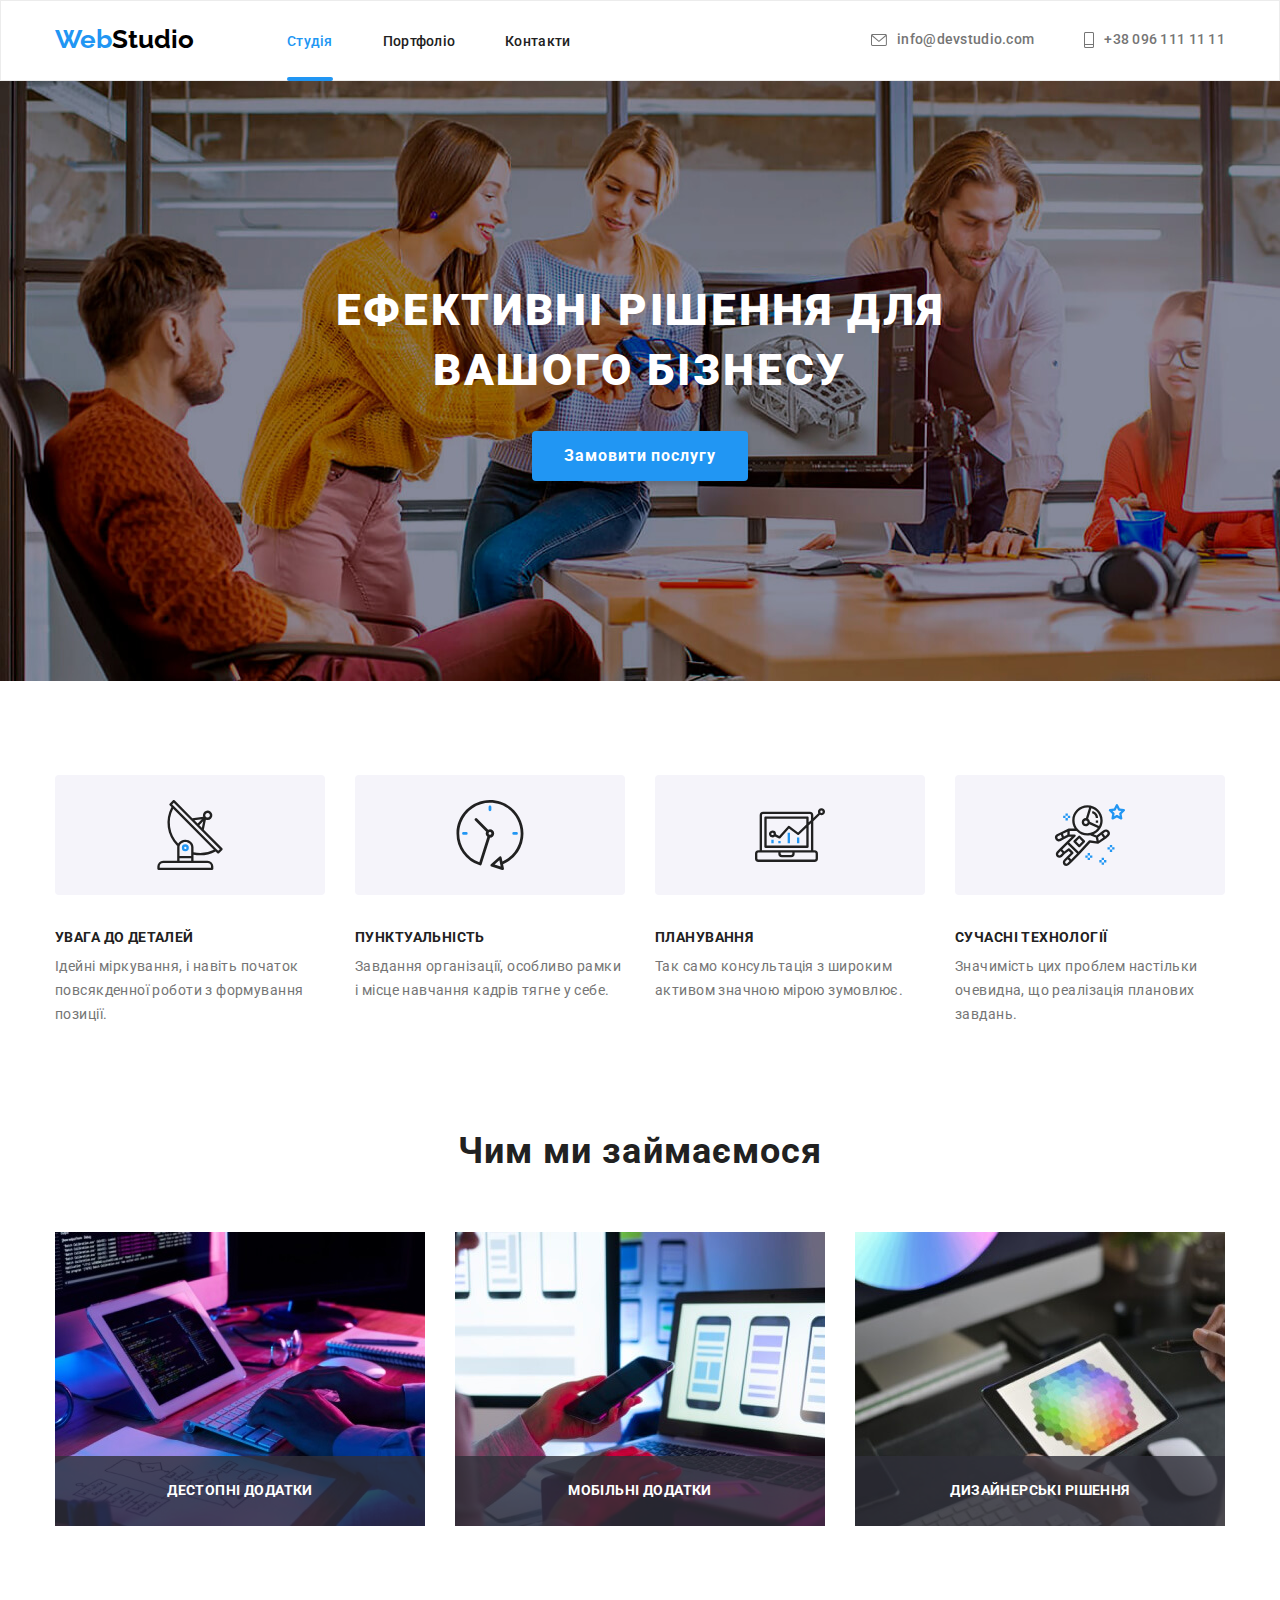
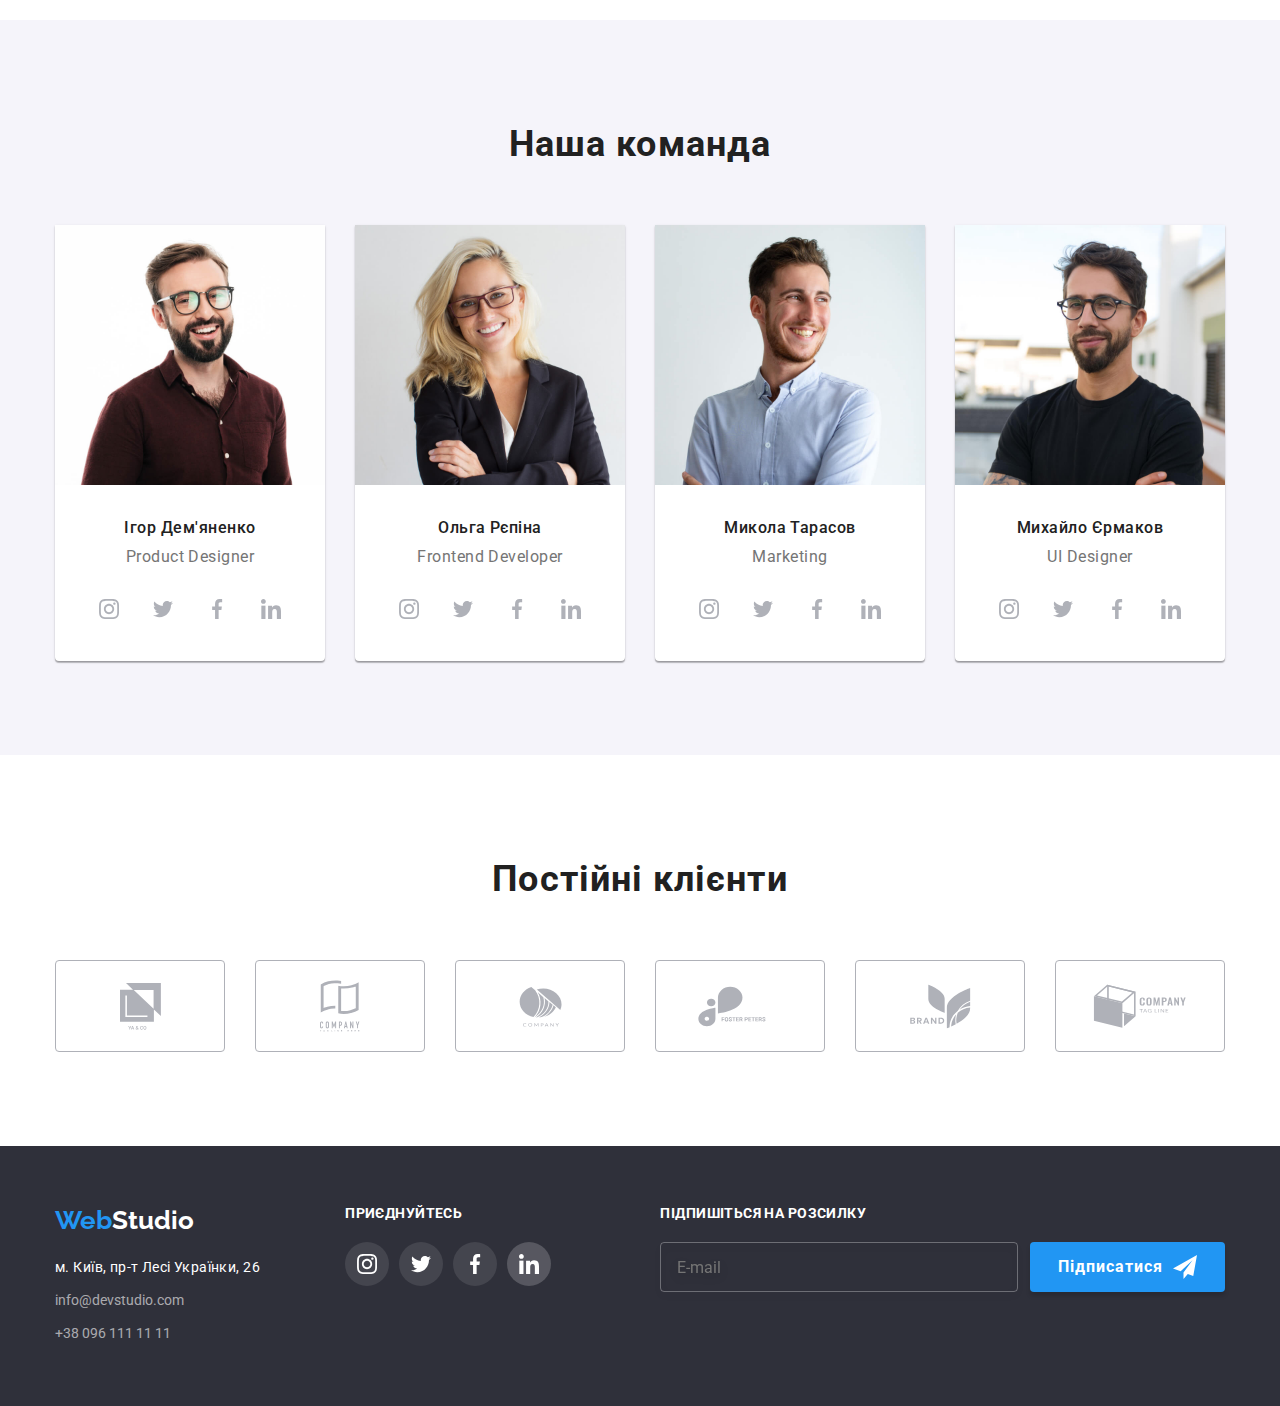
==== index.html @ 8833a09e "copy" ====
<!DOCTYPE html>
<html lang="uk">

<head>
  <meta charset="UTF-8">
  <meta name="viewport" content="width=device-width, initial-scale=1.0">
  <link href="https://fonts.googleapis.com/css2?family=Raleway:wght@700&family=Roboto:wght@400;500;700;900&display=swap"
    rel="stylesheet">
  <link rel="stylesheet" href="./css/modern-normalize.css">
  <link rel="stylesheet" href="./css/styles.css">
  <title>Студія</title>
</head>

<body>
  <!--Header-->
  <header>
    <div class="container header-wrapper">
      <nav class="nav">
        <a class="logo-col" href="./index.html"><span class="logo">Web</span>Studio</a>
        <ul class="nav-list">
          <li><a class="link link-current" href="./index.html">Студія</a></li>
          <li><a class="link link-portfolio" href="./portfolio.html">Портфоліо</a></li>
          <li><a class="link link-cont" href="#">Контакти</a></li>
        </ul>
      </nav>
      <ul class="contacts-list">
        <li>
          <a class="contacts mail" href="mailto:info@devstudio.com"><svg class="social-mail" width="16" height="12">
              <use href="./images/icons.svg/cont.svg#icon-mail"></use>
            </svg>info@devstudio.com</a>
        </li>
        <li>
          <a class="contacts contacts-tel" href="tel:+380961111111"><svg class="social-tel" width="10" height="16">
              <use href="./images/icons.svg/cont.svg#icon-phone"></use>
            </svg>+38 096 111 11 11</a>
        </li>
      </ul>
    </div>

  </header>

  <!--Main content-->

  <main>
    <section class="section first-block">
      <div class="container hero">
        <h1 class="blocktext">ЕФЕКТИВНІ РІШЕННЯ ДЛЯ ВАШОГО БІЗНЕСУ</h1>
        <button class="order-btn" data-modal-open>Замовити послугу</button>
        <div class="backdrop is-hidden" data-modal>
          <div class="modal">
            <button data-modal-close class="modal-close" type="button"><svg width="16" height="12">
                <use href="./images/vector.svg#icon-vector"></use>
              </svg></button>
            <form action="#">
              <h2 class="form-title">Залиште свої дані, ми вам передзвонимо</h2>

              <div class="user-card">
                <label for="username" class="user-info">Ім'я</label>
                <div class="user-card-info">
                  <input class="input-box" type="text" id="username">
                  <svg width="18" height="18">
                    <use href="./images/modal-icons.svg#icon-person"></use>
                  </svg>
                </div>
                <label for="phone-nomber"  class="user-info">Телефон</label>
                <div class="user-card-info">
                  <input class="input-box" type="tel" id="phone-nomber">
                  <svg width="18" height="18">
                    <use href="./images/modal-icons.svg#icon-phone"></use>
                  </svg>
                </div>
                <label for="user-email" class="user-info">Пошта</label>
                <div class="user-card-info">
                  <input class="input-box" type="email" id="user-email">
                  <svg width="18" height="18">
                    <use href="./images/modal-icons.svg#icon-email"></use>
                  </svg>
                </div>

                <label for="user-text" class="user-info">Коментар</label>
                <textarea class="coment" name="user-text" id="user-text" cols="30" rows="10"
                  placeholder="Введіть текст"></textarea>
              </div>
              <div class="checkbox-list">
                <input  class="hidden" type="checkbox" name="mail-sent" id="mail-sent">
                <label for="mail-sent" class="checkbox-text">Погоджуюся з розсилкою та приймаю </label>
                <a class="contract" href="#" target="_blank" rel="noopener noreferrer">Умови договору</a>
              </div>
              <div class="brd-content">
                <button class="modal-btn" type="submit">Відправити</button>
              </div>
            </form>
          </div>
        </div>
      </div>
    </section>

    <section class="section section-content">
      <div class="container">
        <h2 class="hidden">Наші переваги</h2>
        <ul class="features-box">
          <li class="feature">
            <img class="images-benefits" src="./images/icons.svg/group1.svg" alt="радар" width="270" height="120">
            <h3 class="benefits">УВАГА ДО ДЕТАЛЕЙ</h3>
            <p class="text">
              Ідейні міркування, і навіть початок повсякденної роботи з формування позиції.
            </p>
          </li>
          <li class="feature">
            <img class="images-benefits" src="./images/icons.svg/group2.svg" alt="годинник" width="270" height="120">
            <h3 class="benefits">ПУНКТУАЛЬНІСТЬ</h3>
            <p class="text">
              Завдання організації, особливо рамки і місце навчання кадрів тягне у себе.
            </p>
          </li>
          <li class="feature">
            <img class="images-benefits" src="./images/icons.svg/group3.svg" alt="графік" width="270" height="120">
            <h3 class="benefits">ПЛАНУВАННЯ</h3>
            <p class="text">
              Так само консультація з широким активом значною мірою зумовлює.
            </p>
          </li>
          <li class="feature">
            <img class="images-benefits" src="./images/icons.svg/group4.svg" alt="космос" width="270" height="120">

            <h3 class="benefits">СУЧАСНІ ТЕХНОЛОГІЇ</h3>
            <p class="text">
              Значимість цих проблем настільки очевидна, що реалізація планових завдань.
            </p>
          </li>
        </ul>
      </div>
    </section>
    <section class="section">
      <div class="container">
        <h2 class="large-header">Чим ми займаємося</h2>
        <ul class="work-photo">
          <li class="specialty">
            <img class="specialty-img" src="./images/index/img.jpg" alt="Програмування" width="370">
            <p class="specialty-text">ДЕСТОПНІ ДОДАТКИ</p>
          </li>
          <li class="specialty">
            <img class="specialty-img" src="./images/index/img2.jpg" alt="Розробка додатків" width="370">
            <p class="specialty-text">МОБІЛЬНІ ДОДАТКИ</p>
          </li>
          <li class="specialty">
            <img class="specialty-img" src="./images/index/img3.jpg" alt="Веб-дизайн" width="370">
            <p class="specialty-text">ДИЗАЙНЕРСЬКІ РІШЕННЯ</p>
          </li>
        </ul>
      </div>
    </section>

    <section class="section team">
      <div class="container container-team">
        <h2 class="large-header">Наша команда</h2>
        <ul class="cards-set">
          <li class="card">
            <img src="./images/index/photo1.jpg" alt="Працівник Игорь" width="270">
            <div class="card-heros">
              <h3 class="name">Ігор Дем'яненко</h3>
              <p class="position">Product Designer</p>
              <ul class="card-icons-social">
                <li class="icons-social">
                  <a class="social-link" href="#" target="_blank" aria-label="instagram">
                    <svg class="social-icon" width="20" height="20">
                      <use href="./images/icons.svg/sprite.svg#icon-instagram"></use>
                    </svg>
                  </a>
                </li>
                <li class="icons-social">
                  <a class="social-link" href="#" target="_blank" aria-label="twitter">
                    <svg class="social-icon" width="20" height="20">
                      <use href="./images/icons.svg/sprite.svg#icon-twitter"></use>
                    </svg>
                  </a>
                </li>
                <li class="icons-social">
                  <a class="social-link" href="#" target="_blank" aria-label="facebook">
                    <svg class="social-icon" width="20" height="20">
                      <use href="./images/icons.svg/sprite.svg#icon-facebook"></use>
                    </svg>
                  </a>
                </li>
                <li class="icons-social">
                  <a class="social-link" href="#" target="_blank" aria-label="linkedin">
                    <svg class="social-icon" width="20" height="20">
                      <use href="./images/icons.svg/sprite.svg#icon-linkedin"></use>
                    </svg>
                  </a>
                </li>
              </ul>
            </div>
          </li>
          <li class="card">
            <img src="./images/index/photo2.jpg" alt="Працівник Ольга" width="270">
            <div class="card-heros">
              <h3 class="name">Ольга Рєпіна</h3>
              <p class="position">Frontend Developer</p>
              <ul class="card-icons-social">
                <li class="icons-social">
                  <a class="social-link" href="#" target="_blank" aria-label="instagram">
                    <svg class="social-icon" width="20" height="20">
                      <use href="./images/icons.svg/sprite.svg#icon-instagram"></use>
                    </svg>
                  </a>
                </li>
                <li class="icons-social">
                  <a class="social-link" href="#" target="_blank" aria-label="twitter">
                    <svg class="social-icon" width="20" height="20">
                      <use href="./images/icons.svg/sprite.svg#icon-twitter"></use>
                    </svg>
                  </a>
                </li>
                <li class="icons-social">
                  <a class="social-link" href="#" target="_blank" aria-label="facebook">
                    <svg class="social-icon" width="20" height="20">
                      <use href="./images/icons.svg/sprite.svg#icon-facebook"></use>
                    </svg>
                  </a>
                </li>
                <li class="icons-social">
                  <a class="social-link" href="#" target="_blank" aria-label="linkedin">
                    <svg class="social-icon" width="20" height="20">
                      <use href="./images/icons.svg/sprite.svg#icon-linkedin"></use>
                    </svg>
                  </a>
                </li>
              </ul>
            </div>
          </li>
          <li class="card">
            <img src="./images/index/photo3.jpg" alt="Працівник Николай" width="270">
            <div class="card-heros">
              <h3 class="name">Микола Тарасов</h3>
              <p class="position">Marketing</p>
              <ul class="card-icons-social">
                <li class="icons-social">
                  <a class="social-link" href="#" target="_blank" aria-label="instagram">
                    <svg class="social-icon" width="20" height="20">
                      <use href="./images/icons.svg/sprite.svg#icon-instagram"></use>
                    </svg>
                  </a>
                </li>
                <li class="icons-social">
                  <a class="social-link" href="#" target="_blank" aria-label="twitter">
                    <svg class="social-icon" width="20" height="20">
                      <use href="./images/icons.svg/sprite.svg#icon-twitter"></use>
                    </svg>
                  </a>
                </li>
                <li class="icons-social">
                  <a class="social-link" href="#" target="_blank" aria-label="facebook">
                    <svg class="social-icon" width="20" height="20">
                      <use href="./images/icons.svg/sprite.svg#icon-facebook"></use>
                    </svg>
                  </a>
                </li>
                <li class="icons-social">
                  <a class="social-link" href="#" target="_blank" aria-label="linkedin">
                    <svg class="social-icon" width="20" height="20">
                      <use href="./images/icons.svg/sprite.svg#icon-linkedin"></use>
                    </svg>
                  </a>
                </li>
              </ul>
            </div>
          </li>
          <li class="card">
            <img src="./images/index/photo4.jpg" alt="Працівник Михаил" width="270">
            <div class="card-heros">
              <h3 class="name">Михайло Єрмаков</h3>
              <p class="position">UI Designer</p>
              <ul class="card-icons-social">
                <li class="icons-social">
                  <a class="social-link" href="#" target="_blank" aria-label="instagram">
                    <svg class="social-icon" width="20" height="20">
                      <use href="./images/icons.svg/sprite.svg#icon-instagram"></use>
                    </svg>
                  </a>
                </li>
                <li class="icons-social">
                  <a class="social-link" href="#" target="_blank" aria-label="twitter">
                    <svg class="social-icon" width="20" height="20">
                      <use href="./images/icons.svg/sprite.svg#icon-twitter"></use>
                    </svg>
                  </a>
                </li>
                <li class="icons-social">
                  <a class="social-link" href="#" target="_blank" aria-label="facebook">
                    <svg class="social-icon" width="20" height="20">
                      <use href="./images/icons.svg/sprite.svg#icon-facebook"></use>
                    </svg>
                  </a>
                </li>
                <li class="icons-social">
                  <a class="social-link" href="#" target="_blank" aria-label="linkedin">
                    <svg class="social-icon" width="20" height="20">
                      <use href="./images/icons.svg/sprite.svg#icon-linkedin"></use>
                    </svg>
                  </a>
                </li>
              </ul>
            </div>

          </li>
        </ul>
      </div>
    </section>
    <section class="section">
      <div class="container">
        <h2 class="large-header">
          Постійні клієнти
        </h2>
        <ul class="regular-customers">
          <li>
            <a href="#" class="client-link" target="_blank" rel="noopener norefferer">
              <svg class="icon-group" width="41" height="47">
                <use xlink:href="./images/icons.svg/company/company-defs.svg#icon-group1"></use>
              </svg>
            </a>
          </li>
          <li>
            <a href="#" class="client-link" target="_blank" rel="noopener norefferer">
              <svg class="icon-group" width="40" height="52">
                <use xlink:href="./images/icons.svg/company/company-defs.svg#icon-group2"></use>
              </svg>
            </a>
          </li>
          <li>
            <a href="#" class="client-link" target="_blank" rel="noopener norefferer">
              <svg class="icon-group" width="43" height="41">
                <use xlink:href="./images/icons.svg/company/company-defs.svg#icon-group3"></use>
              </svg>
            </a>
          </li>
          <li>
            <a href="#" class="client-link" target="_blank" rel="noopener norefferer">
              <svg class="icon-group" width="84" height="41">
                <use xlink:href="./images/icons.svg/company/company-defs.svg#icon-group4"></use>
              </svg>
            </a>
          </li>
          <li>
            <a href="#" class="client-link" target="_blank" rel="noopener norefferer">
              <svg class="icon-group" width="63" height="45">
                <use xlink:href="./images/icons.svg/company/company-defs.svg#icon-group5"></use>
              </svg>
            </a>
          </li>
          <li>
            <a href="#" class="client-link" target="_blank" rel="noopener norefferer">
              <svg class="icon-group" width="94" height="44">
                <use xlink:href="./images/icons.svg/company/company-defs.svg#icon-group6"></use>
              </svg>
            </a>
          </li>
        </ul>
      </div>
    </section>


  </main>
  <footer class="footer">
    <div class="container footer-social">
      <div>
        <a class="footer-logo" href="./index.html"><span class="logo">Web</span>Studio</a>
        <address>
          <a class="footer-item" href="https://goo.gl/maps/DmpzDfKuA3Ak4CY98" target="_blank"
            rel="noopener noreferrer">м.
            Київ, пр-т Лесі
            Українки, 26</a>
          <a class="footer-contacts" href="mailto:info@devstudio.com">info@devstudio.com</a>
          <a class="footer-contacts" href="tel:+380961111111">+38 096 111 11 11</a>
        </address>
      </div>
      <div class="footer-second-block">
        <h3 class="footer-title">приєднуйтесь</h3>
        <ul class="footer-icons-social">
          <li class="icons-social">
            <a class="footer-social-link" href="#" target="_blank" aria-label="instagram">
              <svg class="social-icon" width="20" height="20">
                <use href="./images/icons.svg/sprite.svg#icon-instagram"></use>
              </svg>
            </a>
          </li>
          <li class="icons-social">
            <a class="footer-social-link" href="#" target="_blank" aria-label="twitter">
              <svg class="social-icon" width="20" height="20">
                <use href="./images/icons.svg/sprite.svg#icon-twitter"></use>
              </svg>
            </a>
          </li>
          <li class="icons-social">
            <a class="footer-social-link" href="#" target="_blank" aria-label="facebook">
              <svg class="social-icon" width="20" height="20">
                <use href="./images/icons.svg/sprite.svg#icon-facebook"></use>
              </svg>
            </a>
          </li>
          <li class="footer-social-link">
            <a class="footer-social-link" href="#" target="_blank" aria-label="linkedin">
              <svg class="social-icon" width="20" height="20">
                <use href="./images/icons.svg/sprite.svg#icon-linkedin"></use>
              </svg>
            </a>
          </li>
        </ul>
      </div>

      <div class="footer-third-block">
        <h3 class="footer-title">
          ПІДПИШІТЬСЯ НА РОЗСИЛКУ
        </h3>
        <div class="footer-input-box">
          <input class="footer-input" type="email" placeholder="E-mail" required>
          <button class="footer-btn" type="submit">Підписатися</button>
          <svg class="footer-icon" width="24" height="24">
            <use href="./images/modal-icons.svg#icon-telegram"></use>
          </svg>
        </div>
      </div>
    </div>
  </footer>
  <script src="./js/modal.js"></script>
</body>

</html>
---- css/styles.css ----
:root {
  /*Основний колір*/
  --c-dark: #212121;
  --c-blue: #2196f3;
  --c-black: #000000;
  --c-gray: #757575;
  --c-white: #ffffff;
  /*Фон*/
  --bg-white: #ffffff;
  --bg-c-dark-grey: #2f303a;
  --bg-c-blue-white: #188ce8;
  --bg-c-light-gray: #f5f4fa;
  --bg-c-white: #ffffff;
  --bg-c-blue: #2196f3;
  /*Колір рамок*/
  --brd-c-gray: #eeeeee;
  --brd-c-light-gray: #ececec;
}

*,
::before,
::after {
  margin: 0;
  padding: 0;
  box-sizing: border-box;
}
/* img{
  display:block;
  max-width: 100%;
  height: auto;
} */

body {
  font-family: "Roboto", sans-serif;
  font-style: normal;
  margin: auto;
  background: var(--bg-white);
  color: var(--c-dark);
  box-sizing: border-box;
}

header {
  position: sticky;
  background: var(--bg-white);
  border: 1px solid var(--brd-c-light-gray);
}
.section {
  padding: 94px 0;
}
.section-content {
  padding: 94px 0 0 0;
}
.container {
  max-width: 1200px;
  margin: 0 auto;
  padding: 0 15px;
}

.header-wrapper {
  display: flex;
  justify-content: space-between;
}

.nav {
  display: flex;
  align-items: center;
}

.nav-list {
  display: flex;
  list-style: none;
  margin: 0;
  padding: 0;
  gap: 50px;
  padding-inline: 93px 0;
  align-items: center;
}

.nav-list li:nth-of-type(4) {
  margin-left: 344px;
}

.nav-list li:nth-of-type(5) {
  margin-left: 50px;
}

.link {
  position: relative;
  display: block;
  font-weight: 500;
  font-size: 14px;
  bottom: -1px;
  line-height: 1.1428;
  letter-spacing: 0.02em;
  text-decoration: none;
  color: var(--c-dark);
  transition: color 250ms cubic-bezier(0.4, 0, 0.2, 1);
}
.link-current,
.link:hover,
.link:focus {
  display: block;
  color: var(--c-blue);
}

.link-current::after,
.link:hover::after,
.link:focus::after {
  position: absolute;
  display: block;
  content: "";
  width: 100%;
  height: 4px;
  margin-top: 28px;
  background: #2196f3;
  border-radius: 2px;
}

li {
  list-style-type: none;
}

.logo {
  font-family: "Raleway", sans-serif;
  color: var(--c-blue);
  font-weight: 700;
}

.logo-col {
  font-size: 26px;
  font-family: "Raleway", sans-serif;
  color: var(--c-black);
  font-weight: 700;
  text-decoration: none;
  padding-top: 24px;
  padding-bottom: 25px;
}

.contacts {
  color: var(--c-gray);
  font-weight: 500;
  font-size: 14px;
  text-decoration: none;
  transition: color 250ms cubic-bezier(0.4, 0, 0.2, 1);
}
.mail {
  display: flex;
  align-items: center;
}
.social-mail {
  fill: currentColor;
  margin-right: 10px;
}

.contacts-tel {
  display: flex;
  align-items: center;
  margin-left: 50px;
}
.social-tel {
  margin-right: 10px;
  fill: currentColor;
}
.contacts-list {
  font-family: Roboto;
  font-size: 14px;
  font-weight: 500;
  line-height: 1.14;
  letter-spacing: 0.02em;
  text-align: left;
  display: flex;
  align-items: center;
}

.contacts:visited {
  color: inherit;
}

.contacts:hover,
.contacts:focus {
  color: var(--c-blue);
}

/*Main content*/
.hero {
  display: contents;
}
.first-block {
  display: flex;
  justify-content: center;
  flex-direction: column;
  gap: 30px;
  align-items: center;
  background-image: url(../images/icons.svg/bgst.jpg);
  background-repeat: no-repeat;
  max-width: 1600px;
  margin: 0 auto;
  color: var(--bg-white);
  padding: 200px 0;
}

.blocktext {
  max-width: 696px;
  font-weight: 900;
  font-size: 44px;
  line-height: 1.3636;
  text-align: center;
  letter-spacing: 0.06em;
  text-transform: uppercase;
  color: var(--c-white);
}

.order-btn {
  height: 50px;
  width: 216px;
  font-style: normal;
  font-weight: 700;
  font-size: 16px;
  line-height: 1.87;
  letter-spacing: 0.06em;
  background: var(--c-blue);
  box-shadow: 0px 4px 4px rgba(0, 0, 0, 0.15);
  border-radius: 4px;
  font-family: "Roboto", sans-serif;
  color: var(--bg-white);
  border: none;
  cursor: pointer;
  transition: background-color 250ms cubic-bezier(0.4, 0, 0.2, 1);
}
.order-btn:hover,
.order-btn:focus {
  background-color: var(--bg-c-blue-white);
}

.backdrop {
  display: flex;
  justify-content: center;
  align-items: center;
  position: fixed;
  z-index: 700;
  left: 0;
  bottom: 0;
  width: 100%;
  height: 100%;
  background: rgba(0, 0, 0, 0.2);
  transition: opacity 250ms cubic-bezier(0.4, 0, 0.2, 1),
    visibility 250ms cubic-bezier(0.4, 0, 0.2, 1);
}
.backdrop.is-hidden {
  opacity: 0;
  visibility: hidden;
  pointer-events: none;
}

.modal {
  position: relative;
  width: 528px;
  height: 581px;
  padding: 40px;
  background-color: var(--bg-c-white);
  box-shadow: 0px 1px 3px rgba(0, 0, 0, 0.12), 0px 1px 1px rgba(0, 0, 0, 0.14),
    0px 2px 1px rgba(0, 0, 0, 0.2);
  border-radius: 4px;
}
.modal-close {
  display: flex;
  justify-content: center;
  align-items: center;
  position: absolute;
  right: 8px;
  top: 8px;
  width: 30px;
  height: 30px;
  background: #ffffff;
  border: 1px solid rgba(0, 0, 0, 0.1);
  border-radius: 50%;
  cursor: pointer;
}
.modal-close:hover,
.modal-close:focus{
  fill:var(--bg-c-blue)
}
.form-title {
  margin-bottom: 12px;
  font-size: 20px;
  line-height: 1.15;
  text-align: center;
  letter-spacing: 0.03em;
  color: var(--c-dark);
}

.user-info {
  display: block;
  margin: 10px 0 4px;
  font-size: 12px;
  line-height: 14px;
  letter-spacing: 0.01em;
  color: var(--c-gray);
}

.user-card-info {
  position: relative;
}
.input-box:hover,
.input-box:focus {
  border: 1px solid var(--c-blue);
}
.input-box:hover + svg,
.input-box:focus + svg {
  fill: var(--c-blue);
}

.input-box[type="name"],
.input-box[type="tel"],
.input-box[type="email"],
.coment {
  display: block;
  width: 100%;
}

.input-box {
  font-size: 12px;
  line-height: 1.1666;
  letter-spacing: 0.01em;
  outline: none;
  display: block;
  padding: 12px 10px 12px 42px;
  width: 100%;
  max-height: 40px;
  border: 1px solid rgba(33, 33, 33, 0.2);
  border-radius: 4px;
  transition: fill 250ms cubic-bezier(0.4, 0, 0.2, 1),
    border 250ms cubic-bezier(0.4, 0, 0.2, 1);
}
.user-card-info svg {
  position: absolute;
  top: 11px;
  left: 12px;
}
.coment::placeholder {
  font-size: 12px;
  line-height: 1.1666;
  letter-spacing: 0.01em;
  color: rgba(117, 117, 117, 0.5);
}
.coment {
  resize: none;
  max-width: 448px;
  max-height: 120px;
  padding: 12px 16px;
  outline: none;
  font-size: 12px;
  line-height: 1.1666;
  letter-spacing: 0.01em;
  border: 1px solid rgba(33, 33, 33, 0.2);
  border-radius: 4px;
  transition: border 250ms cubic-bezier(0.4, 0, 0.2, 1);
}
.coment:hover,
.coment:focus {
  border: 1px solid var(--c-blue);
}
.checkbox-list {
  position: relative;
  display: flex;
  align-items: center;
  margin: 20px 0 30px;
}

.checkbox-list label::before {
  position: absolute;
  left: 16px;
  top: 3px;
  display: inline-block;
  content: "";
  margin-right: 7px;
  width: 16px;
  height: 15px;
  border: 1px solid var(--c-gray);
  border-radius: 2px;
  cursor: pointer;
}
.checkbox-list input:checked + label::before {
  background-color: var(--bg-c-blue);
  background-image: url(../images/mark.svg);
  background-repeat: no-repeat;
  background-position: center;
  border: none;
}
.checkbox-list input:checked{

}
.checkbox {
  width: 20px;
  height: 20px;
}
.checkbox-text {
  margin-left: 37px;
  margin-right: 7px;
  font-size: 14px;
  line-height: 24px;
  letter-spacing: 0.03em;
  color: var(--c-gray);
}
.contract {
 font-size: 14px;
line-height: 1.7142;
letter-spacing: 0.03em;
text-decoration-line: underline;
  color: var(--c-blue);
}
.brd-content {
  display: flex;
  justify-content: center;
}
.modal-btn {
  font-weight: 700;
  font-size: 16px;
  line-height: 1.875;
  letter-spacing: 0.06em;
  color: var(--c-white);
  cursor: pointer;
  padding: 10px 52px;
  border: 0;
  background: var(--bg-c-blue-white);
  box-shadow: 0px 4px 4px rgba(0, 0, 0, 0.15);
  border-radius: 4px;
}

.features-box {
  display: flex;
  justify-content: center;
  align-items: flex-start;
  gap: 30px;
}

.feature {
  width: 270px;
}
.images-benefits {
  margin-bottom: 30px;
}
.hidden {
  position: absolute;
  width: 1px;
  height: 1px;
  margin: -1px;
  border: 0;
  padding: 0;
  white-space: nowrap;
  clip-path: inset(100%);
  clip: rect(0 0 0 0);
  overflow: hidden;
}

.benefits {
  font-family: "Roboto";
  font-style: normal;
  font-weight: 700;
  font-size: 14px;
  line-height: 16px;
  letter-spacing: 0.03em;
  text-transform: uppercase;
  color: var(--c-dark);
  margin-bottom: 10px;
}

.text {
  font-family: Roboto;
  font-size: 14px;
  font-weight: 400;
  line-height: 1.7;
  letter-spacing: 0.03em;
  text-align: left;
  color: var(--c-gray);
}

.large-header {
  font-weight: 700;
  font-size: 36px;
  line-height: 1.7;
  text-align: center;
  letter-spacing: 0.03em;
  color: var(--c-dark);
  margin: 0 0 50px 0;
}
.work-photo {
  display: flex;
}
.specialty-img {
  display: block;
}
.specialty {
  position: relative;
  margin-right: 30px;
}
.specialty-text {
  position: absolute;
  left: 0;
  bottom: 0;
  width: 100%;
  z-index: 2;
  padding: 27px 10px;
  font-weight: 700;
  font-size: 14px;
  line-height: 1.14;
  text-align: center;
  letter-spacing: 0.03em;
  text-transform: uppercase;
  color: var(--c-white);
  background: rgba(47, 48, 58, 0.8);
}
.team {
  background-color: var(--bg-c-light-gray);
  display: flex;
  flex-direction: column;
}

.photo {
  width: 270px;
  height: 260px;
}

.cards-set {
  display: flex;
  justify-content: center;
  align-items: center;
  gap: 30px;
}

.card {
  width: 270px;
  background: var(--bg-white);
  box-shadow: 0px 1px 3px rgba(0, 0, 0, 0.12), 0px 1px 1px rgba(0, 0, 0, 0.14),
    0px 2px 1px rgba(0, 0, 0, 0.2);
  border-radius: 0px 0px 4px 4px;
}

.card-icons-social {
  display: flex;
  justify-content: center;
  align-items: center;
  flex-wrap: wrap;
  gap: 10px;
  margin-top: 20px;
}
.social-link {
  display: flex;
  align-items: center;
  justify-content: center;
  height: 44px;
  width: 44px;
  border-radius: 50%;
  background-color: var(--c-white);
  fill: #afb1b8;
  transition: fill 250ms cubic-bezier(0.4, 0, 0.2, 1),
    background-color 250ms cubic-bezier(0.4, 0, 0.2, 1);
}
.social-link:hover,
.social-link:focus {
  fill: var(--c-white);
  background-color: var(--bg-c-blue);
}

.card-heros {
  padding: 30px 32px;
}
.name {
  font-weight: 500;
  font-size: 16px;
  line-height: 1.18;
  text-align: center;
  letter-spacing: 0.03em;
  color: var(--c-dark);
  margin-bottom: 10px;
}

.position {
  text-align: center;
  font-weight: 400;
  font-size: 16px;
  line-height: 1.18;
  text-align: center;
  letter-spacing: 0.03em;
  color: var(--c-gray);
  margin-bottom: 16px;
}
.regular-customers {
  display: flex;
  justify-content: center;
  gap: 30px;
}

.client-link {
  display: flex;
  justify-content: center;
  align-items: center;
  border: 1px solid #afb1b8;
  height: 92px;
  width: 170px;
  border-radius: 4px;
  color: #afb1b8;
  background-color: transparent;
  transition: color 250ms cubic-bezier(0.4, 0, 0.2, 1),
    border-color 250ms cubic-bezier(0.4, 0, 0.2, 1);
}
.client-link:hover,
.client-link:focus {
  color: var(--c-blue);
  border-color: var(--bg-c-blue);
}
.icon-group {
  fill: currentColor;
}
/* footer */
.footer {
  padding: 60px 0;
  background-color: var(--bg-c-dark-grey);
}

.footer-logo {
  font-family: "Raleway", sans-serif;
  color: var(--bg-white);
  font-weight: 700;
  font-size: 26px;
  text-decoration: none;
  margin-bottom: 20px;
  display: block;
}

.footer-item {
  font-style: normal;
  font-weight: 400;
  color: var(--bg-white);
  text-decoration: none;
  font-family: Roboto;
  font-size: 14px;
  line-height: 1.71;
  letter-spacing: 0.03em;
  text-align: left;
  transition: color 250ms cubic-bezier(0.4, 0, 0.2, 1);
}
.footer-item:hover,
.footer-item:focus {
  color: var(--c-blue);
}
.footer-icons-social {
  display: flex;
  justify-content: center;
  align-items: center;
  flex-wrap: wrap;
  gap: 10px;
  margin-top: 20px;
}
.footer-social-link {
  display: flex;
  align-items: center;
  justify-content: center;
  height: 44px;
  width: 44px;
  border-radius: 50%;
  background: rgba(255, 255, 255, 0.1);
  fill: var(--c-white);
  transition: fill 250ms cubic-bezier(0.4, 0, 0.2, 1),
    background-color 250ms cubic-bezier(0.4, 0, 0.2, 1);
}
.footer-social-link:hover,
.footer-social-link:focus {
  fill: var(--c-white);
  background-color: var(--bg-c-blue);
}

address {
  display: flex;
  flex-direction: column;
  font-style: normal;
}

.footer-contacts {
  font-size: 14px;
  line-height: 1.7;
  vertical-align: Top;
  color: rgba(255, 255, 255, 0.6);
  text-decoration: none;
  margin-top: 9px;
  transition: color 250ms cubic-bezier(0.4, 0, 0.2, 1);
}

.footer-contacts:hover,
.footer-contacts:focus {
  color: var(--c-blue);
}

.footer-second-block {
  margin-left: 70px;
  margin-right: 94px;
}
.footer-title {
  font-weight: 700;
  font-size: 14px;
  line-height: 1.14;
  letter-spacing: 0.03em;
  text-transform: uppercase;
  color: #ffffff;
}
.footer-third-block {
  max-width: 570px;
}
.footer-social {
  display: flex;
  justify-content: space-between;
}
.footer-content {
}
.footer-input-box {
  position: relative;
  margin-top: 20px;
  display: flex;
  align-items: center;
  justify-content: center;
  gap: 12px;
}
.footer-input {
  padding: 15px 16px;
  width: 358px;
  height: 50px;
  background-color: transparent;
  border: 1px solid rgba(255, 255, 255, 0.3);
  filter: drop-shadow(0px 4px 4px rgba(0, 0, 0, 0.15));
  border-radius: 4px;
  color: var(--c-white);
}
.footer-btn {
  padding: 10px 62px 10px 28px;
  font-weight: 700;
  font-size: 16px;
  line-height: 1.875;
  display: flex;
  align-items: center;
  text-align: center;
  letter-spacing: 0.06em;
  color: #ffffff;
  background: #2196f3;
  box-shadow: 0px 4px 4px rgba(0, 0, 0, 0.15);
  border-radius: 4px;
  border: 0;
  outline: none;
  cursor: pointer;
  transition: background-color 250ms cubic-bezier(0.4, 0, 0.2, 1);
}
.footer-btn:hover,
.footer-btn:focus {
  background-color: var(--bg-c-blue-white);
}
.footer-icon {
  position: absolute;
  right: 28px;
}

/*Portfolio*/
.main {
  background-color: var(--bg-c-white);
}
/* filter */
.filter-list {
  display: flex;
  justify-content: center;
}

.filter-item {
  font-size: 16px;
  line-height: 1.6;
  vertical-align: Top;
  padding-bottom: 50px;
  margin-right: 8px;
}
.filter-btn {
  font-weight: 500;
  font-size: 16px;
  line-height: 1.625;
  border-radius: 4px;
  background-color: var(--bg-c-light-gray);
  cursor: pointer;
  border: 0ch;
  padding: 6px 22px;
  transition: color 250ms cubic-bezier(0.4, 0, 0.2, 1),
    background-color 250ms cubic-bezier(0.4, 0, 0.2, 1),
    box-shadow 250ms cubic-bezier(0.4, 0, 0.2, 1);
}

.filter-btn:hover,
.filter-btn:focus {
  background-color: var(--bg-c-blue);
  color: var(--c-white);
  box-shadow: 0px 3px 1px rgba(0, 0, 0, 0.1), 0px 1px 2px rgba(0, 0, 0, 0.08),
    0px 2px 2px rgba(0, 0, 0, 0.12);
}
/* gallery */
.portfolio-item {
  display: flex;
  flex-wrap: wrap;
  justify-content: center;
  gap: 30px;
}

.item {
  display: block;
}
.item:hover .portfolio-text,
.item:focus .portfolio-text {
  transform: translateY(0);
}
.portfolio-list {
  background: var(--bg-white);
}
.portfolio-list:hover,
.portfolio-list:focus {
  box-shadow: 0px 1px 1px rgba(0, 0, 0, 0.12), 0px 4px 4px rgba(0, 0, 0, 0.06),
    1px 4px 6px rgba(0, 0, 0, 0.16);
}
.portfolio-images-wrapper {
  position: relative;
  overflow: hidden;
}
.portfolio-text {
  position: absolute;
  width: 100%;
  height: 100%;
  left: 0;
  top: 0;
  padding: 63px 24px;
  background: rgba(33, 150, 243, 0.9);
  font-size: 18px;
  line-height: 28px;
  letter-spacing: 0.03em;
  color: var(--c-white);
  transform: translateY(100%);
  transition: transform 250ms cubic-bezier(0.4, 0, 0.2, 1);
  overflow: auto;
}

.images {
  display: block;
  transition: box-shadow 250ms cubic-bezier(0.4, 0, 0.2, 1);
}

.item {
  text-decoration: none;
}
.filling {
  padding: 20px 24px;
  border: 1px solid var(--brd-c-gray);
}

.name-services {
  font-family: Roboto;
  font-size: 18px;
  font-weight: 700;
  line-height: 2;
  letter-spacing: 0.06em;
  text-align: left;
  color: var(--c-dark);
}

.services {
  font-family: Roboto;
  font-size: 16px;
  font-weight: 400;
  line-height: 1.87;
  letter-spacing: 0.03em;
  text-align: left;
  color: var(--c-gray);
}
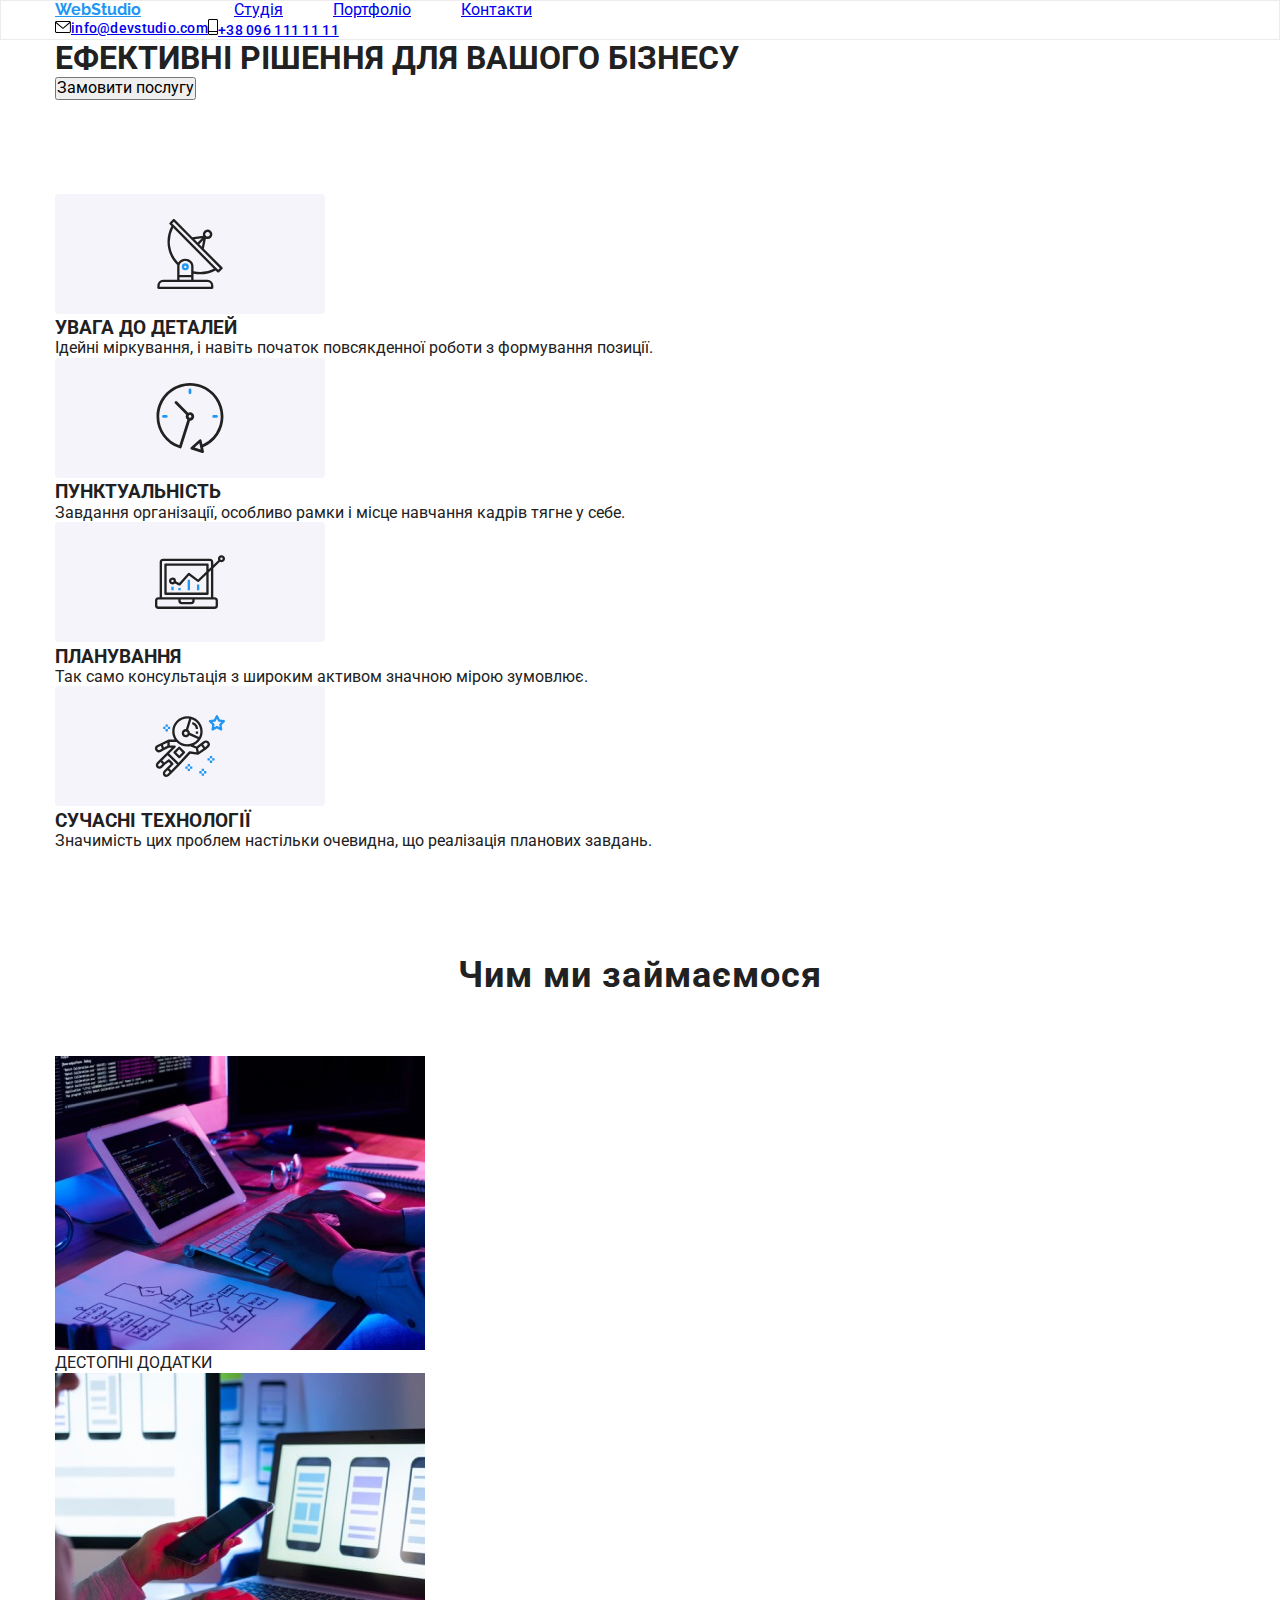
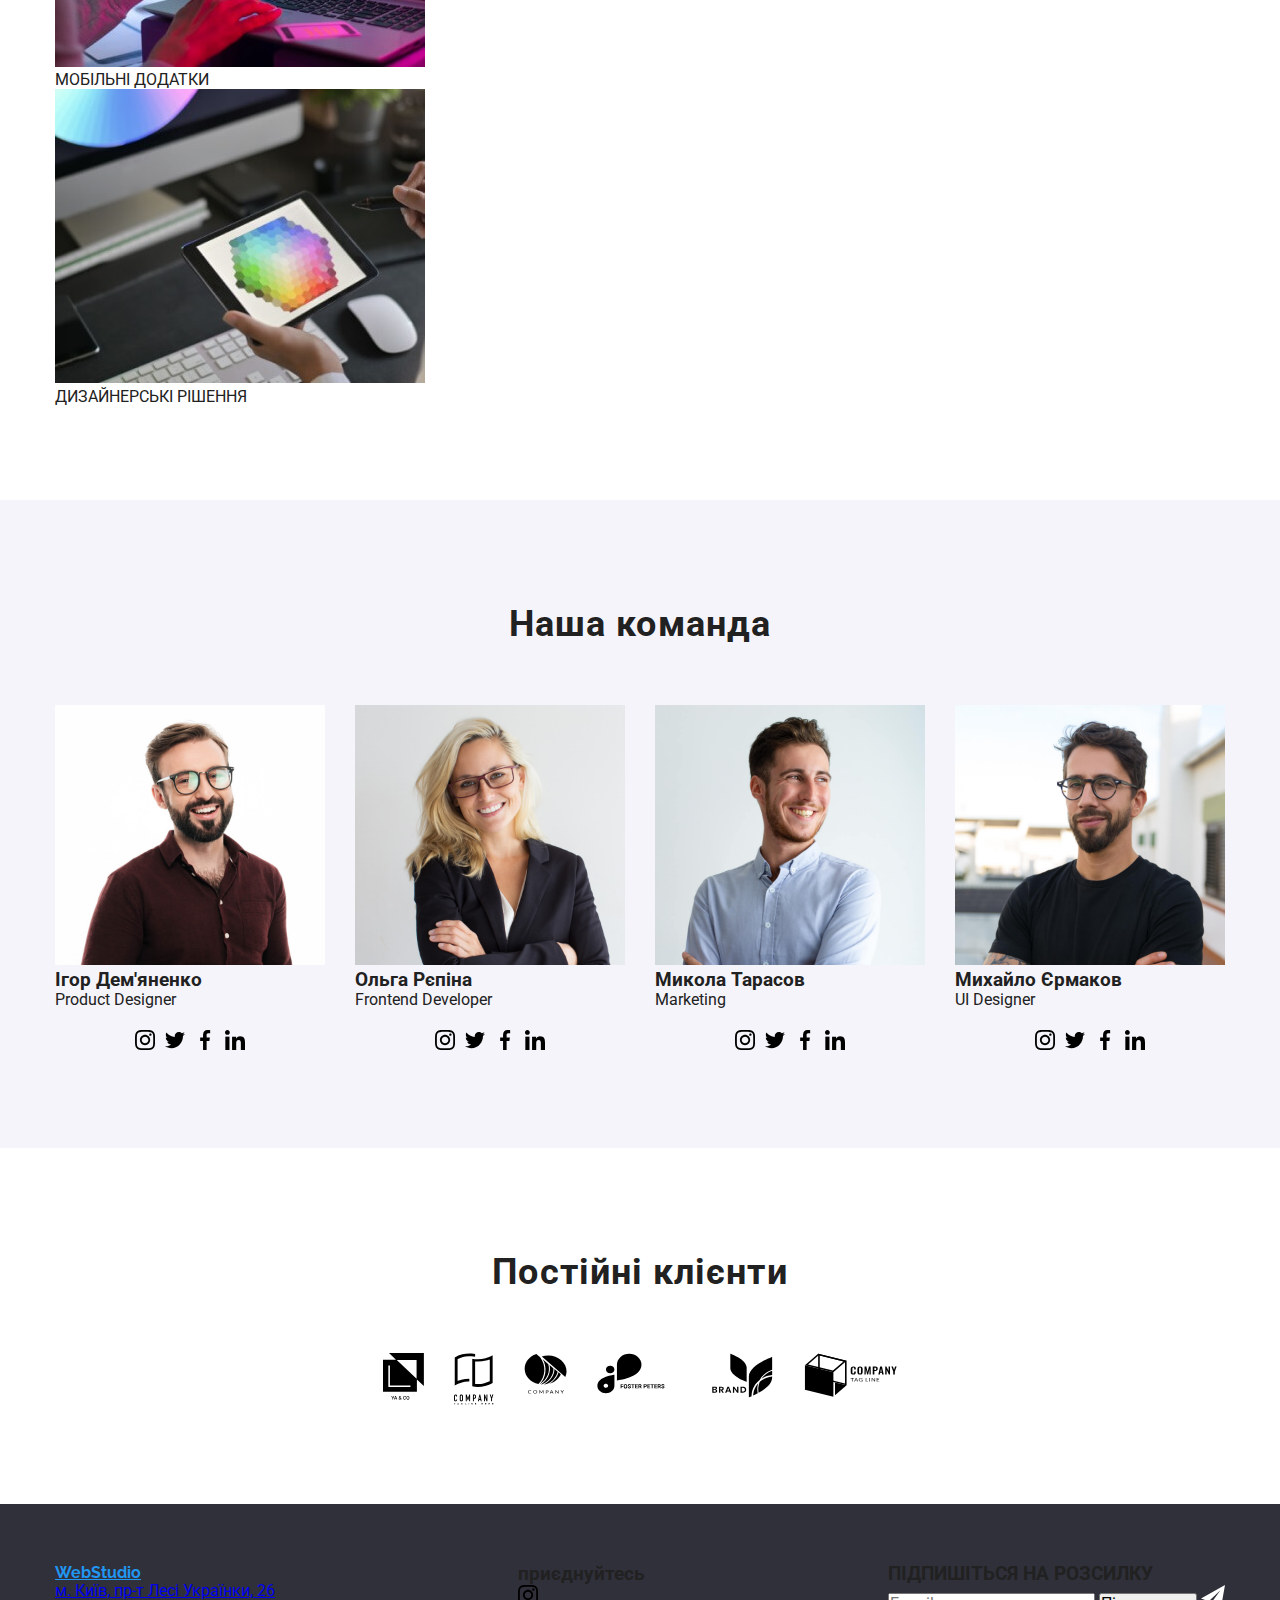
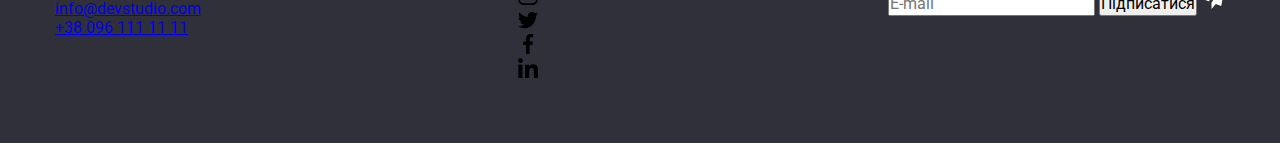
==== commit c0cfdc64: "redag" ====
--- a/index.html
+++ b/index.html
@@ -8,86 +8,88 @@
     rel="stylesheet">
   <link rel="stylesheet" href="./css/modern-normalize.css">
   <link rel="stylesheet" href="./css/styles.css">
+  <link rel="stylesheet" href="./css/main.min.css">
   <title>Студія</title>
 </head>
 
 <body>
   <!--Header-->
-  <header>
-    <div class="container header-wrapper">
+  <header class="header">
+    <div class="container header__wrapper">
       <nav class="nav">
-        <a class="logo-col" href="./index.html"><span class="logo">Web</span>Studio</a>
+        <a class="logo" href="./index.html">Web<span class="logo__part">Studio</span></a>
         <ul class="nav-list">
-          <li><a class="link link-current" href="./index.html">Студія</a></li>
-          <li><a class="link link-portfolio" href="./portfolio.html">Портфоліо</a></li>
-          <li><a class="link link-cont" href="#">Контакти</a></li>
+          <li><a class="nav-list__link nav-list__link--current" href="./index.html">Студія</a></li>
+          <li><a class="nav-list__link" href="./portfolio.html">Портфоліо</a></li>
+          <li><a class="nav-list__link" href="#">Контакти</a></li>
         </ul>
       </nav>
       <ul class="contacts-list">
         <li>
-          <a class="contacts mail" href="mailto:info@devstudio.com"><svg class="social-mail" width="16" height="12">
+          <a class="contacts-list__link" href="mailto:info@devstudio.com"><svg class="contacts-list__icon" width="16"
+              height="12">
               <use href="./images/icons.svg/cont.svg#icon-mail"></use>
             </svg>info@devstudio.com</a>
         </li>
         <li>
-          <a class="contacts contacts-tel" href="tel:+380961111111"><svg class="social-tel" width="10" height="16">
+          <a class="contacts-list__link contacts-list__link--offset" href="tel:+380961111111"><svg
+              class="contacts-list__icon" width="10" height="16">
               <use href="./images/icons.svg/cont.svg#icon-phone"></use>
             </svg>+38 096 111 11 11</a>
         </li>
       </ul>
     </div>
-
   </header>
 
   <!--Main content-->
 
   <main>
-    <section class="section first-block">
-      <div class="container hero">
-        <h1 class="blocktext">ЕФЕКТИВНІ РІШЕННЯ ДЛЯ ВАШОГО БІЗНЕСУ</h1>
-        <button class="order-btn" data-modal-open>Замовити послугу</button>
+    <section class="hero-content">
+      <div class="container hero__container">
+        <h1 class="hero-title">ЕФЕКТИВНІ РІШЕННЯ ДЛЯ ВАШОГО БІЗНЕСУ</h1>
+        <button class="hero-btn" data-modal-open>Замовити послугу</button>
         <div class="backdrop is-hidden" data-modal>
           <div class="modal">
-            <button data-modal-close class="modal-close" type="button"><svg width="16" height="12">
+            <button data-modal-close class="modal__close" type="button"><svg width="16" height="12">
                 <use href="./images/vector.svg#icon-vector"></use>
               </svg></button>
+
+            <h2 class="modal__title">Залиште свої дані, ми вам передзвонимо</h2>
             <form action="#">
-              <h2 class="form-title">Залиште свої дані, ми вам передзвонимо</h2>
-
               <div class="user-card">
-                <label for="username" class="user-info">Ім'я</label>
-                <div class="user-card-info">
-                  <input class="input-box" type="text" id="username">
+                <label for="username" class="user-card__info">Ім'я</label>
+                <div class="input">
+                  <input class="input__box" type="text" id="username">
                   <svg width="18" height="18">
                     <use href="./images/modal-icons.svg#icon-person"></use>
                   </svg>
                 </div>
-                <label for="phone-nomber"  class="user-info">Телефон</label>
-                <div class="user-card-info">
-                  <input class="input-box" type="tel" id="phone-nomber">
+                <label for="phone-nomber" class="user-card__info">Телефон</label>
+                <div class="input">
+                  <input class="input__box" type="tel" id="phone-nomber">
                   <svg width="18" height="18">
                     <use href="./images/modal-icons.svg#icon-phone"></use>
                   </svg>
                 </div>
-                <label for="user-email" class="user-info">Пошта</label>
-                <div class="user-card-info">
-                  <input class="input-box" type="email" id="user-email">
+                <label for="user-email" class="user-card__info">Пошта</label>
+                <div class="input">
+                  <input class="input__box" type="email" id="user-email">
                   <svg width="18" height="18">
                     <use href="./images/modal-icons.svg#icon-email"></use>
                   </svg>
                 </div>
 
-                <label for="user-text" class="user-info">Коментар</label>
+                <label for="user-text" class="user-card__info">Коментар</label>
                 <textarea class="coment" name="user-text" id="user-text" cols="30" rows="10"
                   placeholder="Введіть текст"></textarea>
               </div>
               <div class="checkbox-list">
-                <input  class="hidden" type="checkbox" name="mail-sent" id="mail-sent">
-                <label for="mail-sent" class="checkbox-text">Погоджуюся з розсилкою та приймаю </label>
-                <a class="contract" href="#" target="_blank" rel="noopener noreferrer">Умови договору</a>
-              </div>
-              <div class="brd-content">
-                <button class="modal-btn" type="submit">Відправити</button>
+                <input class="hidden" type="checkbox" name="mail-sent" id="mail-sent">
+                <label for="mail-sent" class="checkbox-list__text">Погоджуюся з розсилкою та приймаю </label>
+                <a class="checkbox-list__contract" href="#" target="_blank" rel="noopener noreferrer">Умови договору</a>
+              </div>
+              <div class="modal-brd">
+                <button class="modal-btn__sent" type="submit">Відправити</button>
               </div>
             </form>
           </div>
@@ -98,33 +100,36 @@
     <section class="section section-content">
       <div class="container">
         <h2 class="hidden">Наші переваги</h2>
-        <ul class="features-box">
-          <li class="feature">
-            <img class="images-benefits" src="./images/icons.svg/group1.svg" alt="радар" width="270" height="120">
-            <h3 class="benefits">УВАГА ДО ДЕТАЛЕЙ</h3>
-            <p class="text">
+        <ul class="features">
+          <li>
+            <img class="features__image-benefit" src="./images/icons.svg/group1.svg" alt="радар" width="270"
+              height="120">
+            <h3 class="features__title">УВАГА ДО ДЕТАЛЕЙ</h3>
+            <p class="features__text">
               Ідейні міркування, і навіть початок повсякденної роботи з формування позиції.
             </p>
           </li>
-          <li class="feature">
-            <img class="images-benefits" src="./images/icons.svg/group2.svg" alt="годинник" width="270" height="120">
-            <h3 class="benefits">ПУНКТУАЛЬНІСТЬ</h3>
-            <p class="text">
+          <li>
+            <img class="features__image-benefit" src="./images/icons.svg/group2.svg" alt="годинник" width="270"
+              height="120">
+            <h3 class="features__title">ПУНКТУАЛЬНІСТЬ</h3>
+            <p class="features__text">
               Завдання організації, особливо рамки і місце навчання кадрів тягне у себе.
             </p>
           </li>
-          <li class="feature">
-            <img class="images-benefits" src="./images/icons.svg/group3.svg" alt="графік" width="270" height="120">
-            <h3 class="benefits">ПЛАНУВАННЯ</h3>
-            <p class="text">
+          <li>
+            <img class="features__image-benefit" src="./images/icons.svg/group3.svg" alt="графік" width="270"
+              height="120">
+            <h3 class="features__title">ПЛАНУВАННЯ</h3>
+            <p class="features__text">
               Так само консультація з широким активом значною мірою зумовлює.
             </p>
           </li>
-          <li class="feature">
-            <img class="images-benefits" src="./images/icons.svg/group4.svg" alt="космос" width="270" height="120">
-
-            <h3 class="benefits">СУЧАСНІ ТЕХНОЛОГІЇ</h3>
-            <p class="text">
+          <li>
+            <img class="features__image-benefit" src="./images/icons.svg/group4.svg" alt="космос" width="270"
+              height="120">
+            <h3 class="features__title">СУЧАСНІ ТЕХНОЛОГІЇ</h3>
+            <p class="features__text">
               Значимість цих проблем настільки очевидна, що реалізація планових завдань.
             </p>
           </li>
@@ -134,18 +139,18 @@
     <section class="section">
       <div class="container">
         <h2 class="large-header">Чим ми займаємося</h2>
-        <ul class="work-photo">
-          <li class="specialty">
-            <img class="specialty-img" src="./images/index/img.jpg" alt="Програмування" width="370">
-            <p class="specialty-text">ДЕСТОПНІ ДОДАТКИ</p>
-          </li>
-          <li class="specialty">
-            <img class="specialty-img" src="./images/index/img2.jpg" alt="Розробка додатків" width="370">
-            <p class="specialty-text">МОБІЛЬНІ ДОДАТКИ</p>
-          </li>
-          <li class="specialty">
-            <img class="specialty-img" src="./images/index/img3.jpg" alt="Веб-дизайн" width="370">
-            <p class="specialty-text">ДИЗАЙНЕРСЬКІ РІШЕННЯ</p>
+        <ul class="specialty">
+          <li class="specialty__list">
+            <img class="specialty__img" src="./images/index/img.jpg" alt="Програмування" width="370">
+            <p class="specialty__text">ДЕСТОПНІ ДОДАТКИ</p>
+          </li>
+          <li class="specialty__list">
+            <img class="specialty__img" src="./images/index/img2.jpg" alt="Розробка додатків" width="370">
+            <p class="specialty__text">МОБІЛЬНІ ДОДАТКИ</p>
+          </li>
+          <li class="specialty__list">
+            <img class="specialty__img" src="./images/index/img3.jpg" alt="Веб-дизайн" width="370">
+            <p class="specialty__text">ДИЗАЙНЕРСЬКІ РІШЕННЯ</p>
           </li>
         </ul>
       </div>
@@ -155,157 +160,166 @@
       <div class="container container-team">
         <h2 class="large-header">Наша команда</h2>
         <ul class="cards-set">
-          <li class="card">
-            <img src="./images/index/photo1.jpg" alt="Працівник Игорь" width="270">
-            <div class="card-heros">
-              <h3 class="name">Ігор Дем'яненко</h3>
-              <p class="position">Product Designer</p>
-              <ul class="card-icons-social">
-                <li class="icons-social">
-                  <a class="social-link" href="#" target="_blank" aria-label="instagram">
-                    <svg class="social-icon" width="20" height="20">
-                      <use href="./images/icons.svg/sprite.svg#icon-instagram"></use>
-                    </svg>
-                  </a>
-                </li>
-                <li class="icons-social">
-                  <a class="social-link" href="#" target="_blank" aria-label="twitter">
-                    <svg class="social-icon" width="20" height="20">
-                      <use href="./images/icons.svg/sprite.svg#icon-twitter"></use>
-                    </svg>
-                  </a>
-                </li>
-                <li class="icons-social">
-                  <a class="social-link" href="#" target="_blank" aria-label="facebook">
-                    <svg class="social-icon" width="20" height="20">
-                      <use href="./images/icons.svg/sprite.svg#icon-facebook"></use>
-                    </svg>
-                  </a>
-                </li>
-                <li class="icons-social">
-                  <a class="social-link" href="#" target="_blank" aria-label="linkedin">
-                    <svg class="social-icon" width="20" height="20">
-                      <use href="./images/icons.svg/sprite.svg#icon-linkedin"></use>
-                    </svg>
-                  </a>
-                </li>
-              </ul>
+          <li class="cards-set__card">
+            <div class="team-card">
+              <img src="./images/index/photo1.jpg" alt="Працівник Игорь" width="270">
+              <div class="team-card__hero">
+                <h3 class="team-card__name">Ігор Дем'яненко</h3>
+                <p class="team-card__position">Product Designer</p>
+                <ul class="card-icons-social">
+                  <li class="card-icons-social__item">
+                    <a class="card-icons-social__link" href="#" target="_blank" aria-label="instagram">
+                      <svg class="card-icons-social__icon" width="20" height="20">
+                        <use href="./images/icons.svg/sprite.svg#icon-instagram"></use>
+                      </svg>
+                    </a>
+                  </li>
+                  <li class="card-icons-social__item">
+                    <a class="card-icons-social__link" href="#" target="_blank" aria-label="twitter">
+                      <svg class="card-icons-social__icon" width="20" height="20">
+                        <use href="./images/icons.svg/sprite.svg#icon-twitter"></use>
+                      </svg>
+                    </a>
+                  </li>
+                  <li class="card-icons-social__item">
+                    <a class="card-icons-social__link" href="#" target="_blank" aria-label="facebook">
+                      <svg class="card-icons-social__icon" width="20" height="20">
+                        <use href="./images/icons.svg/sprite.svg#icon-facebook"></use>
+                      </svg>
+                    </a>
+                  </li>
+                  <li class="card-icons-social__item">
+                    <a class="card-icons-social__link" href="#" target="_blank" aria-label="linkedin">
+                      <svg class="card-icons-social__icon" width="20" height="20">
+                        <use href="./images/icons.svg/sprite.svg#icon-linkedin"></use>
+                      </svg>
+                    </a>
+                  </li>
+                </ul>
+              </div>
             </div>
-          </li>
-          <li class="card">
-            <img src="./images/index/photo2.jpg" alt="Працівник Ольга" width="270">
-            <div class="card-heros">
-              <h3 class="name">Ольга Рєпіна</h3>
-              <p class="position">Frontend Developer</p>
-              <ul class="card-icons-social">
-                <li class="icons-social">
-                  <a class="social-link" href="#" target="_blank" aria-label="instagram">
-                    <svg class="social-icon" width="20" height="20">
-                      <use href="./images/icons.svg/sprite.svg#icon-instagram"></use>
-                    </svg>
-                  </a>
-                </li>
-                <li class="icons-social">
-                  <a class="social-link" href="#" target="_blank" aria-label="twitter">
-                    <svg class="social-icon" width="20" height="20">
-                      <use href="./images/icons.svg/sprite.svg#icon-twitter"></use>
-                    </svg>
-                  </a>
-                </li>
-                <li class="icons-social">
-                  <a class="social-link" href="#" target="_blank" aria-label="facebook">
-                    <svg class="social-icon" width="20" height="20">
-                      <use href="./images/icons.svg/sprite.svg#icon-facebook"></use>
-                    </svg>
-                  </a>
-                </li>
-                <li class="icons-social">
-                  <a class="social-link" href="#" target="_blank" aria-label="linkedin">
-                    <svg class="social-icon" width="20" height="20">
-                      <use href="./images/icons.svg/sprite.svg#icon-linkedin"></use>
-                    </svg>
-                  </a>
-                </li>
-              </ul>
+
+          </li>
+          <li class="cards-set__card">
+            <div class="team-card">
+              <img src="./images/index/photo2.jpg" alt="Працівник Ольга" width="270">
+              <div class="team-card__hero">
+                <h3 class="team-card__name">Ольга Рєпіна</h3>
+                <p class="team-card__position">Frontend Developer</p>
+                <ul class="card-icons-social">
+                  <li class="card-icons-social__item">
+                    <a class="card-icons-social__link" href="#" target="_blank" aria-label="instagram">
+                      <svg class="card-icons-social__icon" width="20" height="20">
+                        <use href="./images/icons.svg/sprite.svg#icon-instagram"></use>
+                      </svg>
+                    </a>
+                  </li>
+                  <li class="card-icons-social__item">
+                    <a class="card-icons-social__link" href="#" target="_blank" aria-label="twitter">
+                      <svg class="card-icons-social__icon" width="20" height="20">
+                        <use href="./images/icons.svg/sprite.svg#icon-twitter"></use>
+                      </svg>
+                    </a>
+                  </li>
+                  <li class="card-icons-social__item">
+                    <a class="card-icons-social__link" href="#" target="_blank" aria-label="facebook">
+                      <svg class="card-icons-social__icon" width="20" height="20">
+                        <use href="./images/icons.svg/sprite.svg#icon-facebook"></use>
+                      </svg>
+                    </a>
+                  </li>
+                  <li class="card-icons-social__item">
+                    <a class="card-icons-social__link" href="#" target="_blank" aria-label="linkedin">
+                      <svg class="card-icons-social__icon" width="20" height="20">
+                        <use href="./images/icons.svg/sprite.svg#icon-linkedin"></use>
+                      </svg>
+                    </a>
+                  </li>
+                </ul>
+              </div>
+
             </div>
           </li>
-          <li class="card">
-            <img src="./images/index/photo3.jpg" alt="Працівник Николай" width="270">
-            <div class="card-heros">
-              <h3 class="name">Микола Тарасов</h3>
-              <p class="position">Marketing</p>
-              <ul class="card-icons-social">
-                <li class="icons-social">
-                  <a class="social-link" href="#" target="_blank" aria-label="instagram">
-                    <svg class="social-icon" width="20" height="20">
-                      <use href="./images/icons.svg/sprite.svg#icon-instagram"></use>
-                    </svg>
-                  </a>
-                </li>
-                <li class="icons-social">
-                  <a class="social-link" href="#" target="_blank" aria-label="twitter">
-                    <svg class="social-icon" width="20" height="20">
-                      <use href="./images/icons.svg/sprite.svg#icon-twitter"></use>
-                    </svg>
-                  </a>
-                </li>
-                <li class="icons-social">
-                  <a class="social-link" href="#" target="_blank" aria-label="facebook">
-                    <svg class="social-icon" width="20" height="20">
-                      <use href="./images/icons.svg/sprite.svg#icon-facebook"></use>
-                    </svg>
-                  </a>
-                </li>
-                <li class="icons-social">
-                  <a class="social-link" href="#" target="_blank" aria-label="linkedin">
-                    <svg class="social-icon" width="20" height="20">
-                      <use href="./images/icons.svg/sprite.svg#icon-linkedin"></use>
-                    </svg>
-                  </a>
-                </li>
-              </ul>
+          <li class="cards-set__card">
+            <div class="team-card">
+              <img src="./images/index/photo3.jpg" alt="Працівник Николай" width="270">
+              <div class="team-card__hero">
+                <h3 class="team-card__name">Микола Тарасов</h3>
+                <p class="team-card__position">Marketing</p>
+                <ul class="card-icons-social">
+                  <li class="card-icons-social__item">
+                    <a class="card-icons-social__link" href="#" target="_blank" aria-label="instagram">
+                      <svg class="card-icons-social__icon" width="20" height="20">
+                        <use href="./images/icons.svg/sprite.svg#icon-instagram"></use>
+                      </svg>
+                    </a>
+                  </li>
+                  <li class="card-icons-social__item">
+                    <a class="card-icons-social__link" href="#" target="_blank" aria-label="twitter">
+                      <svg class="card-icons-social__icon" width="20" height="20">
+                        <use href="./images/icons.svg/sprite.svg#icon-twitter"></use>
+                      </svg>
+                    </a>
+                  </li>
+                  <li class="card-icons-social__item">
+                    <a class="card-icons-social__link" href="#" target="_blank" aria-label="facebook">
+                      <svg class="card-icons-social__icon" width="20" height="20">
+                        <use href="./images/icons.svg/sprite.svg#icon-facebook"></use>
+                      </svg>
+                    </a>
+                  </li>
+                  <li class="card-icons-social__item">
+                    <a class="card-icons-social__link" href="#" target="_blank" aria-label="linkedin">
+                      <svg class="card-icons-social__icon" width="20" height="20">
+                        <use href="./images/icons.svg/sprite.svg#icon-linkedin"></use>
+                      </svg>
+                    </a>
+                  </li>
+                </ul>
+              </div>
+
             </div>
           </li>
-          <li class="card">
-            <img src="./images/index/photo4.jpg" alt="Працівник Михаил" width="270">
-            <div class="card-heros">
-              <h3 class="name">Михайло Єрмаков</h3>
-              <p class="position">UI Designer</p>
-              <ul class="card-icons-social">
-                <li class="icons-social">
-                  <a class="social-link" href="#" target="_blank" aria-label="instagram">
-                    <svg class="social-icon" width="20" height="20">
-                      <use href="./images/icons.svg/sprite.svg#icon-instagram"></use>
-                    </svg>
-                  </a>
-                </li>
-                <li class="icons-social">
-                  <a class="social-link" href="#" target="_blank" aria-label="twitter">
-                    <svg class="social-icon" width="20" height="20">
-                      <use href="./images/icons.svg/sprite.svg#icon-twitter"></use>
-                    </svg>
-                  </a>
-                </li>
-                <li class="icons-social">
-                  <a class="social-link" href="#" target="_blank" aria-label="facebook">
-                    <svg class="social-icon" width="20" height="20">
-                      <use href="./images/icons.svg/sprite.svg#icon-facebook"></use>
-                    </svg>
-                  </a>
-                </li>
-                <li class="icons-social">
-                  <a class="social-link" href="#" target="_blank" aria-label="linkedin">
-                    <svg class="social-icon" width="20" height="20">
-                      <use href="./images/icons.svg/sprite.svg#icon-linkedin"></use>
-                    </svg>
-                  </a>
-                </li>
-              </ul>
+          <li class="cards-set__card">
+            <div class="team-card">
+              <img src="./images/index/photo4.jpg" alt="Працівник Михаил" width="270">
+              <div class="team-card__hero">
+                <h3 class="team-card__name">Михайло Єрмаков</h3>
+                <p class="team-card__position">UI Designer</p>
+                <ul class="card-icons-social">
+                  <li class="card-icons-social__item">
+                    <a class="card-icons-social__link" href="#" target="_blank" aria-label="instagram">
+                      <svg class="card-icons-social__icon" width="20" height="20">
+                        <use href="./images/icons.svg/sprite.svg#icon-instagram"></use>
+                      </svg>
+                    </a>
+                  </li>
+                  <li class="card-icons-social__item">
+                    <a class="card-icons-social__link" href="#" target="_blank" aria-label="twitter">
+                      <svg class="card-icons-social__icon" width="20" height="20">
+                        <use href="./images/icons.svg/sprite.svg#icon-twitter"></use>
+                      </svg>
+                    </a>
+                  </li>
+                  <li class="card-icons-social__item">
+                    <a class="card-icons-social__link" href="#" target="_blank" aria-label="facebook">
+                      <svg class="card-icons-social__icon" width="20" height="20">
+                        <use href="./images/icons.svg/sprite.svg#icon-facebook"></use>
+                      </svg>
+                    </a>
+                  </li>
+                  <li class="card-icons-social__item">
+                    <a class="card-icons-social__link" href="#" target="_blank" aria-label="linkedin">
+                      <svg class="card-icons-social__icon" width="20" height="20">
+                        <use href="./images/icons.svg/sprite.svg#icon-linkedin"></use>
+                      </svg>
+                    </a>
+                  </li>
+                </ul>
+              </div>
             </div>
 
           </li>
-        </ul>
-      </div>
     </section>
     <section class="section">
       <div class="container">
@@ -314,43 +328,43 @@
         </h2>
         <ul class="regular-customers">
           <li>
-            <a href="#" class="client-link" target="_blank" rel="noopener norefferer">
-              <svg class="icon-group" width="41" height="47">
+            <a href="#" class="regular-customers__client-link" target="_blank" rel="noopener norefferer">
+              <svg class="regular-customers__icon-group" width="41" height="47">
                 <use xlink:href="./images/icons.svg/company/company-defs.svg#icon-group1"></use>
               </svg>
             </a>
           </li>
           <li>
-            <a href="#" class="client-link" target="_blank" rel="noopener norefferer">
-              <svg class="icon-group" width="40" height="52">
+            <a href="#" class="regular-customers__client-link" target="_blank" rel="noopener norefferer">
+              <svg class="regular-customers__icon-group" width="40" height="52">
                 <use xlink:href="./images/icons.svg/company/company-defs.svg#icon-group2"></use>
               </svg>
             </a>
           </li>
           <li>
-            <a href="#" class="client-link" target="_blank" rel="noopener norefferer">
-              <svg class="icon-group" width="43" height="41">
+            <a href="#" class="regular-customers__client-link" target="_blank" rel="noopener norefferer">
+              <svg class="regular-customers__icon-group" width="43" height="41">
                 <use xlink:href="./images/icons.svg/company/company-defs.svg#icon-group3"></use>
               </svg>
             </a>
           </li>
           <li>
-            <a href="#" class="client-link" target="_blank" rel="noopener norefferer">
-              <svg class="icon-group" width="84" height="41">
+            <a href="#" class="regular-customers__client-link" target="_blank" rel="noopener norefferer">
+              <svg class="regular-customers__icon-group" width="84" height="41">
                 <use xlink:href="./images/icons.svg/company/company-defs.svg#icon-group4"></use>
               </svg>
             </a>
           </li>
           <li>
-            <a href="#" class="client-link" target="_blank" rel="noopener norefferer">
-              <svg class="icon-group" width="63" height="45">
+            <a href="#" class="regular-customers__client-link" target="_blank" rel="noopener norefferer">
+              <svg class="regular-customers__icon-group" width="63" height="45">
                 <use xlink:href="./images/icons.svg/company/company-defs.svg#icon-group5"></use>
               </svg>
             </a>
           </li>
           <li>
-            <a href="#" class="client-link" target="_blank" rel="noopener norefferer">
-              <svg class="icon-group" width="94" height="44">
+            <a href="#" class="regular-customers__client-link" target="_blank" rel="noopener norefferer">
+              <svg class="regular-customers__icon-group" width="94" height="44">
                 <use xlink:href="./images/icons.svg/company/company-defs.svg#icon-group6"></use>
               </svg>
             </a>
@@ -364,43 +378,44 @@
   <footer class="footer">
     <div class="container footer-social">
       <div>
-        <a class="footer-logo" href="./index.html"><span class="logo">Web</span>Studio</a>
-        <address>
-          <a class="footer-item" href="https://goo.gl/maps/DmpzDfKuA3Ak4CY98" target="_blank"
+        <a class="logo" href="./index.html">Web<span class="logo__footer-part">Studio</span></a>
+        <address class="footer__address">
+          <a class="footer__item" href="https://goo.gl/maps/DmpzDfKuA3Ak4CY98" target="_blank"
             rel="noopener noreferrer">м.
             Київ, пр-т Лесі
-            Українки, 26</a>
-          <a class="footer-contacts" href="mailto:info@devstudio.com">info@devstudio.com</a>
-          <a class="footer-contacts" href="tel:+380961111111">+38 096 111 11 11</a>
+            Українки, 26
+          </a>
+          <a class="footer__contacts" href="mailto:info@devstudio.com">info@devstudio.com</a>
+          <a class="footer__contacts" href="tel:+380961111111">+38 096 111 11 11</a>
         </address>
       </div>
-      <div class="footer-second-block">
-        <h3 class="footer-title">приєднуйтесь</h3>
-        <ul class="footer-icons-social">
-          <li class="icons-social">
-            <a class="footer-social-link" href="#" target="_blank" aria-label="instagram">
-              <svg class="social-icon" width="20" height="20">
+      <div class="footer__social">
+        <h3 class="footer__title">приєднуйтесь</h3>
+        <ul class="footer__icons-social">
+          <li>
+            <a class="footer__social-link" href="#" target="_blank" aria-label="instagram">
+              <svg width="20" height="20">
                 <use href="./images/icons.svg/sprite.svg#icon-instagram"></use>
               </svg>
             </a>
           </li>
-          <li class="icons-social">
-            <a class="footer-social-link" href="#" target="_blank" aria-label="twitter">
-              <svg class="social-icon" width="20" height="20">
+          <li>
+            <a class="footer__social-link" href="#" target="_blank" aria-label="twitter">
+              <svg width="20" height="20">
                 <use href="./images/icons.svg/sprite.svg#icon-twitter"></use>
               </svg>
             </a>
           </li>
-          <li class="icons-social">
-            <a class="footer-social-link" href="#" target="_blank" aria-label="facebook">
-              <svg class="social-icon" width="20" height="20">
+          <li>
+            <a class="footer__social-link" href="#" target="_blank" aria-label="facebook">
+              <svg width="20" height="20">
                 <use href="./images/icons.svg/sprite.svg#icon-facebook"></use>
               </svg>
             </a>
           </li>
-          <li class="footer-social-link">
-            <a class="footer-social-link" href="#" target="_blank" aria-label="linkedin">
-              <svg class="social-icon" width="20" height="20">
+          <li>
+            <a class="footer__social-link" href="#" target="_blank" aria-label="linkedin">
+              <svg width="20" height="20">
                 <use href="./images/icons.svg/sprite.svg#icon-linkedin"></use>
               </svg>
             </a>
@@ -408,14 +423,14 @@
         </ul>
       </div>
 
-      <div class="footer-third-block">
-        <h3 class="footer-title">
+      <div class="footer__subscription-block">
+        <h3 class="footer__title">
           ПІДПИШІТЬСЯ НА РОЗСИЛКУ
         </h3>
-        <div class="footer-input-box">
-          <input class="footer-input" type="email" placeholder="E-mail" required>
-          <button class="footer-btn" type="submit">Підписатися</button>
-          <svg class="footer-icon" width="24" height="24">
+        <div class="footer__input-box">
+          <input class="footer__input" type="email" placeholder="E-mail" required>
+          <button class="footer__btn" type="submit">Підписатися</button>
+          <svg class="footer__icon" width="24" height="24">
             <use href="./images/modal-icons.svg#icon-telegram"></use>
           </svg>
         </div>
